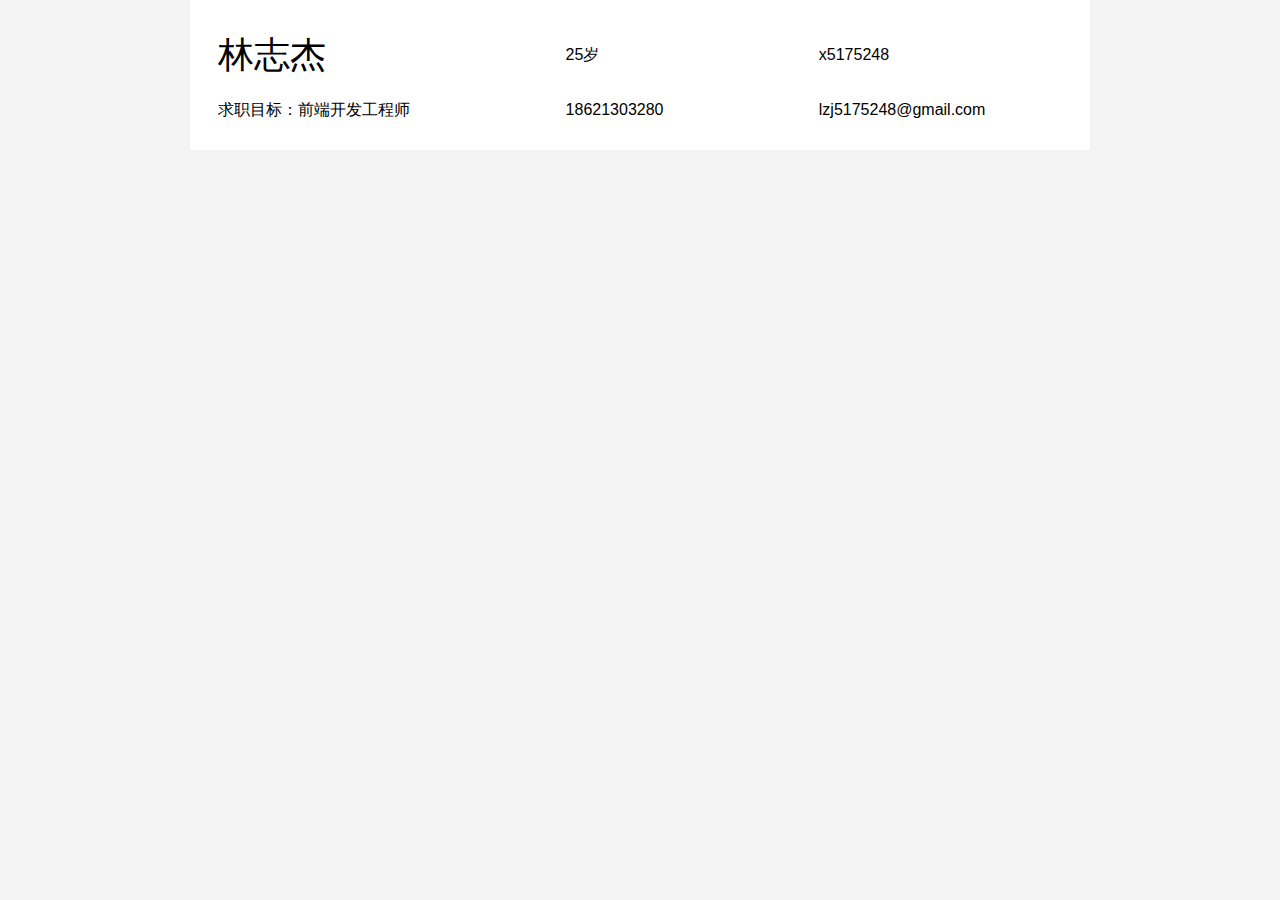
==== resume/index.html @ 48604123 "简历" ====
<!DOCTYPE html>
<html lang="en">

<head>
  <meta charset="UTF-8">
  <meta name="viewport" content="width=device-width, initial-scale=1.0">
  <meta http-equiv="X-UA-Compatible" content="ie=edge">
  <title>个人简历</title>
  <link rel="stylesheet" href="css/base.css">
  <link rel="stylesheet" href="css/index.css">
  <link rel="stylesheet" href="//at.alicdn.com/t/font_786120_w98ccgojhse.css">
</head>

<body>
  <div class="main wrap">
    <div class="dt rbox vcenter">
      <div class="name">
        <span>林志杰</span>
      </div>
      <div class="sage">
        <span><i class="iconfont icon-man"></i>25岁</span>
      </div>
      <div class="wei">
        <span><i class="iconfont icon-weixin"></i>x5175248</span>
      </div>
    </div>
    <div class="dt rbox vcenter">
        <div class="aim">
          <span>求职目标：前端开发工程师</span>
        </div>
        <div class="phone">
          <span><i class="iconfont icon-phone"></i>18621303280</span>
        </div>
        <div class="email">
          <span><i class="iconfont icon-youxiang"></i>lzj5175248@gmail.com</span>
        </div>
      </div>

  </div>
</body>

</html>
---- resume/css/base.css ----
* {
  padding: 0;
  box-sizing: border-box;
  -webkit-tap-highlight-color: transparent;
}
body {
  font-size: 16px;
  line-height: 1.5;
  font-family: Arial,'Microsoft YaHei','SimSun';
}
a {
  display: inline-block;
}
a:hover{
  color: #009cf3;
}
img{
  display: inline-block;
  vertical-align: top;
}

input,
select,
textarea {
  font-size: 100%
}

input[type="submit"],
input[type="reset"],
input[type="button"],
input {
  -webkit-appearance: none;
  resize: none;
}

table {
  border-collapse: collapse;
  border-spacing: 0;
}

img {
  border: 0;
}

em,
th {
  font-style: normal;
  font-weight: normal;
}

li {
  list-style: none;
}

th {
  text-align: left;
}

body,
h1,
h2,
h3,
h4,
p,
form {
  margin: 0;
  font-size: 100%;
  font-weight: normal;
}

ul,dl,dd {
  margin: 0;
  padding: 0;
}

q:before,
q:after {
  content: '';
}

a {
  text-decoration: none;
  color: inherit;
}

.clearfix:after {
  content: "";
  display: block;
  visibility: hidden;
  height: 0;
  clear: both;
}

.clearfix {
  zoom: 1;
}

.fl {
  float: left;
}

.fr {
  float: right;
}
.rbox {
  display: -webkit-box;
  display: -ms-flexbox;
  display: flex;
  -webkit-box-orient: horizontal;
  -webkit-box-direction: normal;
  -ms-flex-flow: row;
  flex-flow: row;
}

.cbox {
  display: -webkit-box;
  display: -ms-flexbox;
  display: flex;
  -webkit-box-orient: vertical;
  -webkit-box-direction: normal;
  -ms-flex-flow: column;
  flex-flow: column;
}

.vcenter {
  -webkit-box-align: center;
  -ms-flex-align: center;
  align-items: center;
}
.baseline{
  -webkit-box-align: baseline;
  -ms-flex-align: baseline;
  align-items: baseline;
}

.pcenter {
  -webkit-box-pack: center;
  -ms-flex-pack: center;
  justify-content: center;
}

.space-between {
  -webkit-box-pack: justify;
  -ms-flex-pack: justify;
  justify-content: space-between;
}
.flex-start{
  -webkit-box-pack: start;
      -ms-flex-pack: start;
          justify-content: flex-start;
}
.wrap {
  -ms-flex-wrap: wrap;
  flex-wrap: wrap;
}
.mt5 {
  margin-top: 0.05rem;
}
.mt10 {
  margin-top: 0.1rem;
}
.mt20 {
  margin-top: 0.2rem;
}
.mt30 {
  margin-top: 0.3rem;
}
.nbb{
  border-bottom: 0 !important;
}
.h100{
  height: 100%;
}
.line1,.line2{
  display: -webkit-box;
  -webkit-box-orient: vertical;
  overflow: hidden;
}
.line1{
  -webkit-line-clamp: 1;
}
.line2{
  -webkit-line-clamp: 2;
}
.text-center{
  text-align: center;
}
.mshow{
  display: none !important;
}

::-webkit-scrollbar {
  width:10px;
}
::-webkit-scrollbar-track{
  background:#fff;
  border-radius:10px;
  -webkit-border-radius:10px;
  -moz-border-radius:10px;
  -ms-border-radius:10px;
  -o-border-radius:10px;
}
::-webkit-scrollbar-track-piece {
  background: #fff;
  border-radius:10px;
}
::-webkit-scrollbar-thumb{
  background-color: rgba(0, 0, 0, .5);
  border-radius: 10px;
  border: 2px solid #ffffff;
}
::-webkit-scrollbar-corner {
  background:transparent;
}
::-webkit-scrollbar-resizer  {
  background:transparent;
}
@media screen and (max-width: 480px){
  .mhidden{
      display: none !important;
  }
  .mshow{
      display: block !important;
  }
}
---- resume/css/index.css ----
body{
  background-color: #f3f3f3;
}
.main{
  background-color: #fff;
}
.wrap{
  width: 900px;
  margin: 0 auto;
  padding: 20px;
}
.dt{
  padding: 8px;
}
.dt>div{
  width: 30%;
}
.dt>div:first-child{
  width: 40%;
}
.dt>div i.iconfont{
  margin-right: 10px;
}
.name span{
  font-size: 36px;
  font-weight: 500;
}
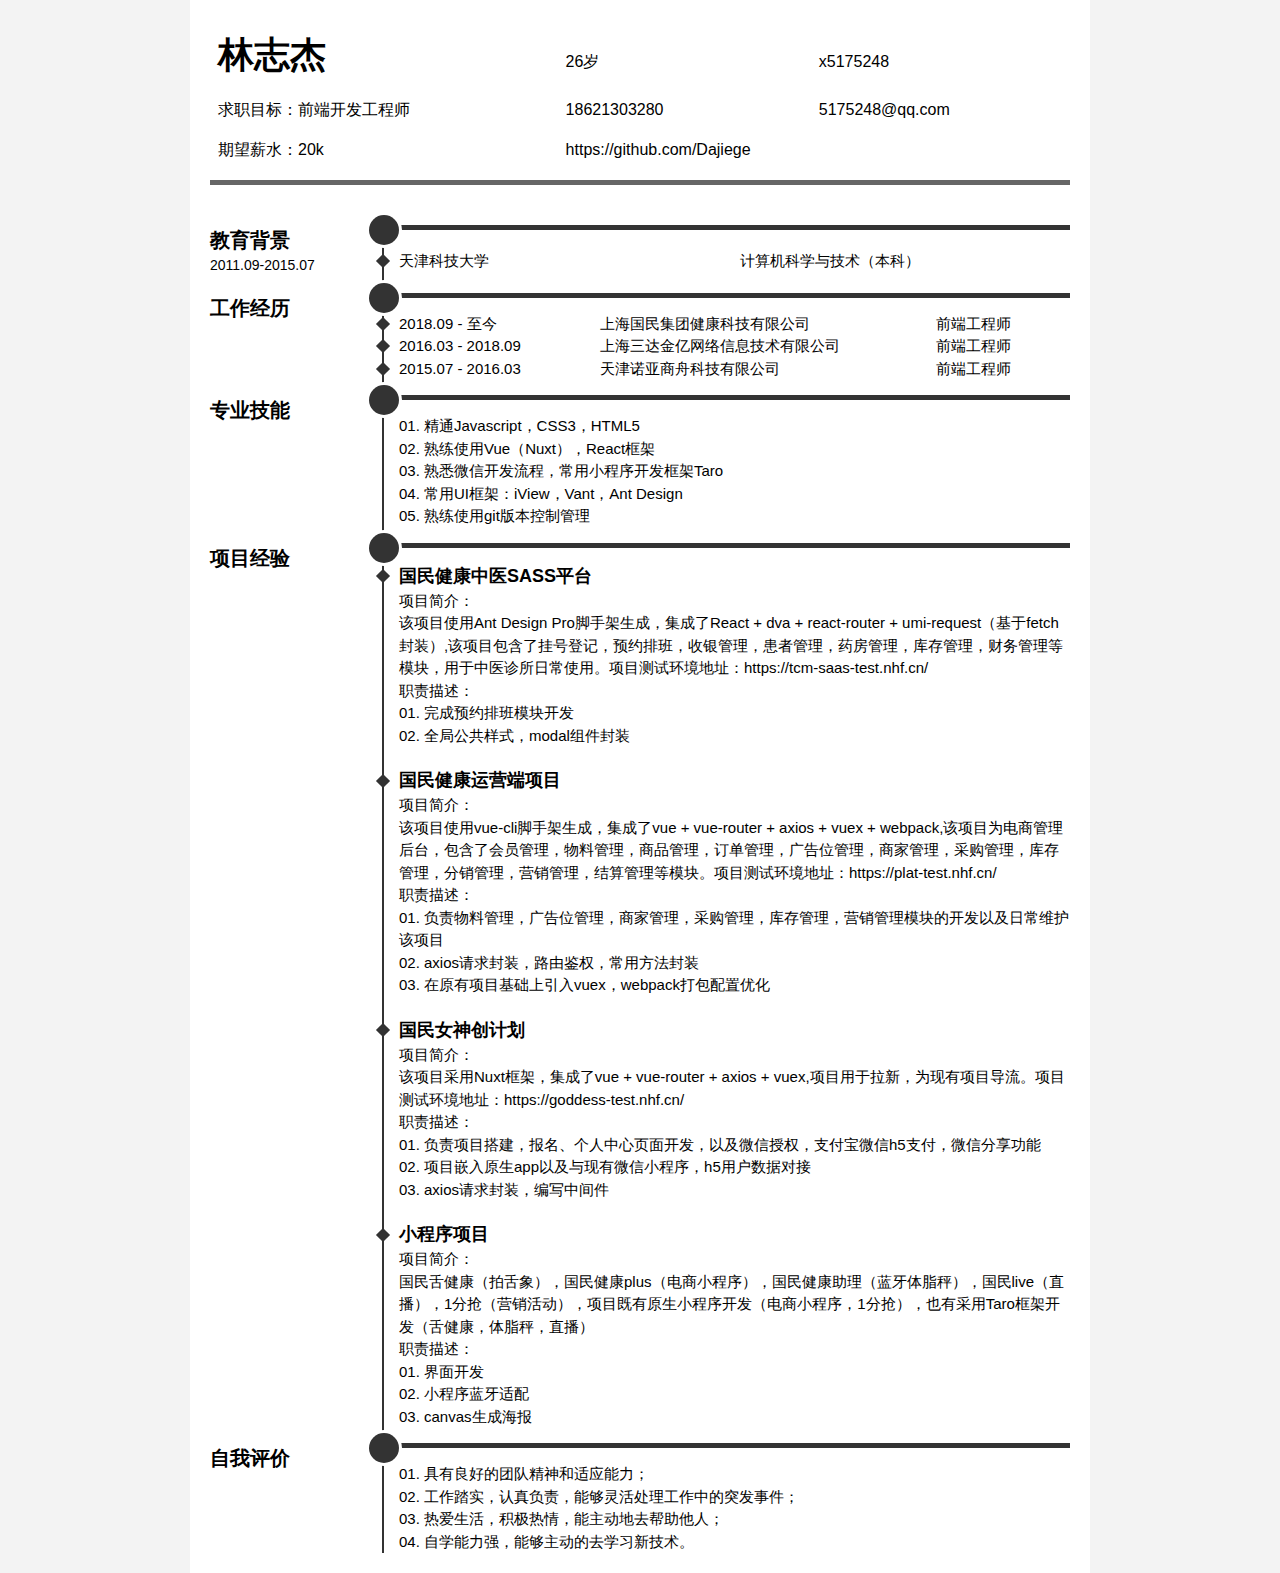
==== commit 0ee8da7c: "简历更新" ====
--- a/resume/index.html
+++ b/resume/index.html
@@ -6,36 +6,180 @@
   <meta name="viewport" content="width=device-width, initial-scale=1.0">
   <meta http-equiv="X-UA-Compatible" content="ie=edge">
   <title>个人简历</title>
-  <link rel="stylesheet" href="css/base.css">
-  <link rel="stylesheet" href="css/index.css">
-  <link rel="stylesheet" href="//at.alicdn.com/t/font_786120_w98ccgojhse.css">
+  <link rel="stylesheet" href="./css/base.css">
+  <link rel="stylesheet" href="./css/index.css">
+  <link rel="stylesheet" href="//at.alicdn.com/t/font_786120_gl0rim8r94e.css">
 </head>
 
 <body>
   <div class="main wrap">
-    <div class="dt rbox vcenter">
-      <div class="name">
-        <span>林志杰</span>
+    <div class="top-info border-bottom">
+      <div class="dt rbox baseline">
+        <div class="name">
+          <span>林志杰</span>
+        </div>
+        <div class="sage">
+          <span>
+            <i class="iconfont icon-man"></i>26岁</span>
+        </div>
+        <div class="wei">
+          <span>
+            <i class="iconfont icon-weixin"></i>x5175248</span>
+        </div>
       </div>
-      <div class="sage">
-        <span><i class="iconfont icon-man"></i>25岁</span>
-      </div>
-      <div class="wei">
-        <span><i class="iconfont icon-weixin"></i>x5175248</span>
-      </div>
-    </div>
-    <div class="dt rbox vcenter">
+      <div class="dt rbox baseline">
         <div class="aim">
           <span>求职目标：前端开发工程师</span>
         </div>
         <div class="phone">
-          <span><i class="iconfont icon-phone"></i>18621303280</span>
+          <span>
+            <i class="iconfont icon-phone"></i>18621303280</span>
         </div>
         <div class="email">
-          <span><i class="iconfont icon-youxiang"></i>lzj5175248@gmail.com</span>
+          <span>
+            <i class="iconfont icon-youxiang"></i>5175248@qq.com</span>
         </div>
       </div>
+      <div class="dt rbox baseline">
+          <div class="aim">
+            <span>期望薪水：20k</span>
+          </div>
+          <div class="phone">
+            <span>
+              <i class="iconfont icon-GitHub"></i><a href="https://github.com/Dajiege<">https://github.com/Dajiege</a></span>
+          </div>
+        </div>
+    </div>
+    <div class="main-info">
+      <section class="edu-info">
+        <div class="left-menu">
+          <h3>教育背景</h3>
+          <p class="time">2011.09-2015.07</p>
+        </div>
+        <div class="right-cont">
+          <i class="iconfont icon-jiaoyujingli"></i>
+          <div class="edu-cont list-square rbox vcenter space-between">
+            <p>天津科技大学</p>
+            <p>计算机科学与技术（本科）</p>
+          </div>
+        </div>
+      </section>
+      <section class="edu-info">
+        <div class="left-menu">
+          <h3>工作经历</h3>
+          <p class="time"></p>
+        </div>
+        <div class="right-cont">
+          <i class="iconfont icon-gongzuojingli"></i>
+          <div class="work-cont list-square rbox vcenter space-between">
+            <p>2018.09 - 至今</p>
+            <p>上海国民集团健康科技有限公司</p>
+            <p>前端工程师</p>
+          </div>
+          <div class="work-cont list-square rbox vcenter space-between">
+            <p>2016.03 - 2018.09</p>
+            <p>上海三达金亿网络信息技术有限公司</p>
+            <p>前端工程师</p>
+          </div>
+          <div class="work-cont list-square rbox vcenter space-between">
+            <p>2015.07 - 2016.03</p>
+            <p>天津诺亚商舟科技有限公司</p>
+            <p>前端工程师</p>
+          </div>
+        </div>
+      </section>
+      <section class="skill-info">
+        <div class="left-menu">
+          <h3>专业技能</h3>
+        </div>
+        <div class="right-cont">
+          <i class="iconfont icon-jineng"></i>
+          <div class="skill-cont">
+            <ol class="skill-list">
+              <li>精通Javascript，CSS3，HTML5</li>
+              <li>熟练使用Vue（Nuxt），React框架</li>
+              <li>熟悉微信开发流程，常用小程序开发框架Taro</li>
+              <li>常用UI框架：iView，Vant，Ant Design</li>
+              <li>熟练使用git版本控制管理</li>
+            </ol>
+          </div>
+        </div>
+      </section>
+      <section class="expre-info">
+        <div class="left-menu">
+          <h3>项目经验</h3>
+        </div>
+        <div class="right-cont">
+          <i class="iconfont icon-xiangmujingli"></i>
+          <div class="expre-cont ">
+            <div class="pro-item">
+              <p class="pro-tit list-square rbox vcenter">国民健康中医SASS平台</p>
+              <p>项目简介：</p>
+              <p>该项目使用Ant Design Pro脚手架生成，集成了React + dva + react-router + umi-request（基于fetch封装）,该项目包含了挂号登记，预约排班，收银管理，患者管理，药房管理，库存管理，财务管理等模块，用于中医诊所日常使用。项目测试环境地址：<a href="https://tcm-saas-test.nhf.cn/" target="_blank">https://tcm-saas-test.nhf.cn/</a></p>
+              <p>职责描述：</p>
+              <ol>
+                <li>完成预约排班模块开发</li>
+                <li>全局公共样式，modal组件封装</li>
+              </ol>
+            </div>
+            <div class="pro-item">
+              <p class="pro-tit list-square rbox vcenter">国民健康运营端项目</p>
+              <p>项目简介：</p>
+              <p>该项目使用vue-cli脚手架生成，集成了vue + vue-router + axios + vuex + webpack,该项目为电商管理后台，包含了会员管理，物料管理，商品管理，订单管理，广告位管理，商家管理，采购管理，库存管理，分销管理，营销管理，结算管理等模块。项目测试环境地址：<a href="https://plat-test.nhf.cn/" target="_blank">https://plat-test.nhf.cn/</a></p>
+              <p>职责描述：</p>
+              <ol>
+                <li>负责物料管理，广告位管理，商家管理，采购管理，库存管理，营销管理模块的开发以及日常维护该项目</li>
+                <li>axios请求封装，路由鉴权，常用方法封装</li>
+                <li>在原有项目基础上引入vuex，webpack打包配置优化</li>
+              </ol>
+            </div>
+            <div class="pro-item">
+              <p class="pro-tit list-square rbox vcenter">国民女神创计划</p>
+              <p>项目简介：</p>
+              <p>该项目采用Nuxt框架，集成了vue + vue-router + axios + vuex,项目用于拉新，为现有项目导流。项目测试环境地址：<a href="https://goddess-test.nhf.cn/" target="_blank">https://goddess-test.nhf.cn/</a></p>
+              <p>职责描述：</p>
+              <ol>
+                <li>负责项目搭建，报名、个人中心页面开发，以及微信授权，支付宝微信h5支付，微信分享功能</li>
+                <li>项目嵌入原生app以及与现有微信小程序，h5用户数据对接</li>
+                <li>axios请求封装，编写中间件</li>
+              </ol>
+            </div>
+            <div class="pro-item">
+              <p class="pro-tit list-square rbox vcenter">小程序项目</p>
+              <p>项目简介：</p>
+              <p>国民舌健康（拍舌象），国民健康plus（电商小程序），国民健康助理（蓝牙体脂秤），国民live（直播），1分抢（营销活动），项目既有原生小程序开发（电商小程序，1分抢），也有采用Taro框架开发（舌健康，体脂秤，直播）</p>
+              <p>职责描述：</p>
+              <ol>
+                <li>界面开发</li>
+                <li>小程序蓝牙适配</li>
+                <li>canvas生成海报</li>
+              </ol>
+            </div>
+          </div>
+        </div>
+      </section>
+      <section class="eval-info">
+        <div class="left-menu">
+          <h3>自我评价</h3>
+        </div>
+        <div class="right-cont">
+          <i class="iconfont icon-pingjia"></i>
+          <div class="evla-cont">
+            <ol class="evla-list">
+              <li>具有良好的团队精神和适应能力；
+              </li>
+              <li>工作踏实，认真负责，能够灵活处理工作中的突发事件；
+              </li>
+              <li>热爱生活，积极热情，能主动地去帮助他人；
+              </li>
+              <li>自学能力强，能够主动的去学习新技术。</li>
 
+            </ol>
+          </div>
+        </div>
+      </section>
+
+    </div>
   </div>
 </body>
 
--- a/resume/css/index.css
+++ b/resume/css/index.css
@@ -8,6 +8,9 @@
   width: 900px;
   margin: 0 auto;
   padding: 20px;
+}
+.top-info{
+  padding-bottom: 10px;
 }
 .dt{
   padding: 8px;
@@ -23,5 +26,96 @@
 }
 .name span{
   font-size: 36px;
-  font-weight: 500;
+  font-weight: 600;
+}
+.border-bottom{
+  border-bottom: 5px solid #666;
+}
+.main-info{
+  padding-top: 40px;
+}
+.main-info>section{
+  display: -webkit-box;
+  display: -ms-flexbox;
+  display: flex;
+  -webkit-box-orient: horizontal;
+  -webkit-box-direction: normal;
+  -ms-flex-flow: row;
+  flex-flow: row;
+}
+.main-info .left-menu{
+  width: 20%;
+}
+.main-info .left-menu h3{
+  font-size: 20px;
+  font-weight: 600;
+}
+.main-info .left-menu .time{
+  font-size: 14px;
+}
+.main-info .right-cont{
+  position: relative;
+  width: 80%;
+  padding-top: 15px;
+  padding-left: 15px;
+  padding-bottom: 15px;
+  font-size: 15px;
+  border-left: 2px solid #333;
+  border-top: 5px solid #333;
+}
+.main-info .right-cont i.iconfont{
+  position: absolute;
+  left: -15px;
+  top: -15px;
+  font-size:24px;
+  color: #fff;
+  width: 30px;
+  height: 30px;
+  text-align: center;
+  line-height: 30px;
+  background-color: #333;
+  border-radius: 15px;
+  box-shadow: 0 0 0 3px #fff;
+}
+.edu-cont{
+  padding: 5px 150px 5px 0;
+}
+.work-cont p:first-child{
+  width: 30%;
+}
+.work-cont p:nth-child(2){
+  width: 50%;
+}
+.work-cont p:nth-child(3){
+  width: 20%;
+}
+.list-square::before{
+  content: "";
+  position: absolute;
+  left: -4px;
+  width: 6px;
+  height: 6px;
+  background-color: #333;
+  box-shadow: 0 0 0 2px #333;
+  transform: rotate(45deg);
+}
+.right-cont ol{
+  margin: 0;
+}
+.right-cont ol li{
+  list-style: decimal-leading-zero;
+  list-style-position: inside;
+}
+.eval-info .right-cont{
+  padding-bottom: 0;
+}
+.pro-item {
+  margin-bottom: 20px;
+}
+.pro-item:last-child{
+  margin-bottom: 0;
+}
+.pro-item .pro-tit {
+  font-size: 18px;
+  font-weight: 600;
 }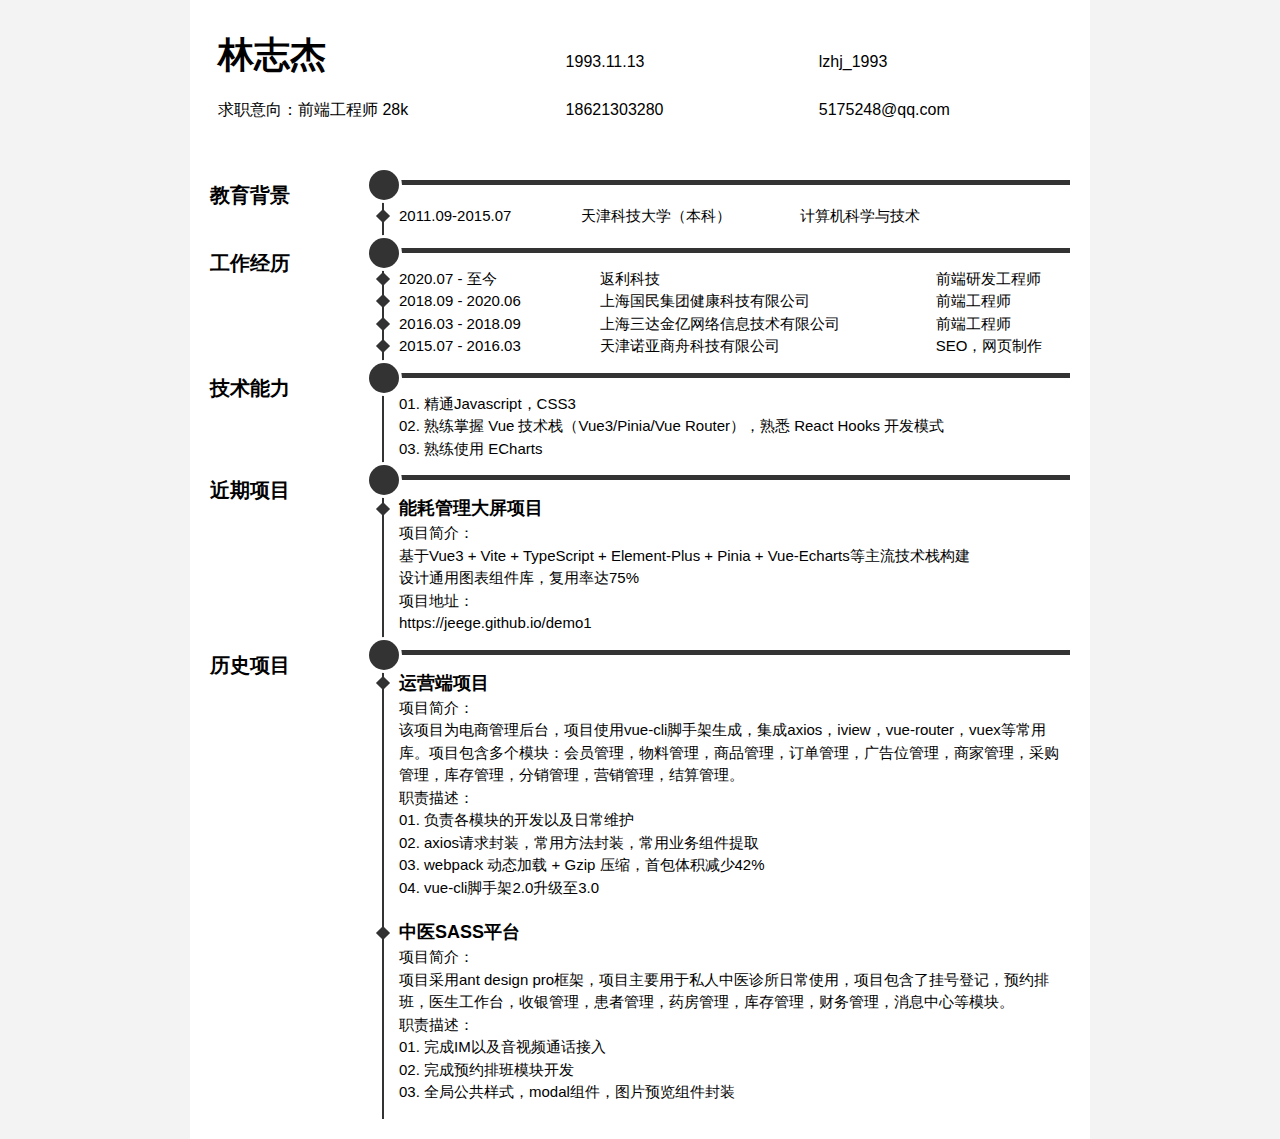
==== commit 5fad487f: "demo" ====
--- a/resume/index.html
+++ b/resume/index.html
@@ -8,28 +8,28 @@
   <title>个人简历</title>
   <link rel="stylesheet" href="./css/base.css">
   <link rel="stylesheet" href="./css/index.css">
-  <link rel="stylesheet" href="//at.alicdn.com/t/font_786120_gl0rim8r94e.css">
+  <link rel="stylesheet" href="//at.alicdn.com/t/font_786120_ne5sg5g7iz.css">
 </head>
 
 <body>
   <div class="main wrap">
-    <div class="top-info border-bottom">
+    <div class="top-info">
       <div class="dt rbox baseline">
         <div class="name">
           <span>林志杰</span>
         </div>
         <div class="sage">
           <span>
-            <i class="iconfont icon-man"></i>26岁</span>
+            <i class="iconfont icon-man"></i>1993.11.13</span>
         </div>
         <div class="wei">
           <span>
-            <i class="iconfont icon-weixin"></i>x5175248</span>
+            <i class="iconfont icon-wechat"></i>lzhj_1993</span>
         </div>
       </div>
       <div class="dt rbox baseline">
         <div class="aim">
-          <span>求职目标：前端开发工程师</span>
+          <span>求职意向：前端工程师 28k</span>
         </div>
         <div class="phone">
           <span>
@@ -37,30 +37,21 @@
         </div>
         <div class="email">
           <span>
-            <i class="iconfont icon-youxiang"></i>5175248@qq.com</span>
+            <i class="iconfont icon-mail"></i>5175248@qq.com</span>
         </div>
       </div>
-      <div class="dt rbox baseline">
-          <div class="aim">
-            <span>期望薪水：20k</span>
-          </div>
-          <div class="phone">
-            <span>
-              <i class="iconfont icon-GitHub"></i><a href="https://github.com/Dajiege<">https://github.com/Dajiege</a></span>
-          </div>
-        </div>
     </div>
     <div class="main-info">
       <section class="edu-info">
         <div class="left-menu">
           <h3>教育背景</h3>
-          <p class="time">2011.09-2015.07</p>
         </div>
         <div class="right-cont">
           <i class="iconfont icon-jiaoyujingli"></i>
           <div class="edu-cont list-square rbox vcenter space-between">
-            <p>天津科技大学</p>
-            <p>计算机科学与技术（本科）</p>
+            <p>2011.09-2015.07</p>
+            <p>天津科技大学（本科）</p>
+            <p>计算机科学与技术</p>
           </div>
         </div>
       </section>
@@ -72,7 +63,12 @@
         <div class="right-cont">
           <i class="iconfont icon-gongzuojingli"></i>
           <div class="work-cont list-square rbox vcenter space-between">
-            <p>2018.09 - 至今</p>
+            <p>2020.07 - 至今</p>
+            <p>返利科技</p>
+            <p>前端研发工程师</p>
+          </div>
+          <div class="work-cont list-square rbox vcenter space-between">
+            <p>2018.09 - 2020.06</p>
             <p>上海国民集团健康科技有限公司</p>
             <p>前端工程师</p>
           </div>
@@ -84,98 +80,72 @@
           <div class="work-cont list-square rbox vcenter space-between">
             <p>2015.07 - 2016.03</p>
             <p>天津诺亚商舟科技有限公司</p>
-            <p>前端工程师</p>
+            <p>SEO，网页制作</p>
           </div>
         </div>
       </section>
       <section class="skill-info">
         <div class="left-menu">
-          <h3>专业技能</h3>
+          <h3>技术能力</h3>
         </div>
         <div class="right-cont">
           <i class="iconfont icon-jineng"></i>
           <div class="skill-cont">
             <ol class="skill-list">
-              <li>精通Javascript，CSS3，HTML5</li>
-              <li>熟练使用Vue（Nuxt），React框架</li>
-              <li>熟悉微信开发流程，常用小程序开发框架Taro</li>
-              <li>常用UI框架：iView，Vant，Ant Design</li>
-              <li>熟练使用git版本控制管理</li>
+              <li>精通Javascript，CSS3</li>
+              <li>熟练掌握 Vue 技术栈（Vue3/Pinia/Vue Router），熟悉 React Hooks 开发模式</li>
+              <li>熟练使用 ECharts</li>
             </ol>
           </div>
         </div>
       </section>
       <section class="expre-info">
         <div class="left-menu">
-          <h3>项目经验</h3>
+          <h3>近期项目</h3>
         </div>
         <div class="right-cont">
           <i class="iconfont icon-xiangmujingli"></i>
           <div class="expre-cont ">
             <div class="pro-item">
-              <p class="pro-tit list-square rbox vcenter">国民健康中医SASS平台</p>
+              <p class="pro-tit list-square rbox vcenter">能耗管理大屏项目</p>
               <p>项目简介：</p>
-              <p>该项目使用Ant Design Pro脚手架生成，集成了React + dva + react-router + umi-request（基于fetch封装）,该项目包含了挂号登记，预约排班，收银管理，患者管理，药房管理，库存管理，财务管理等模块，用于中医诊所日常使用。项目测试环境地址：<a href="https://tcm-saas-test.nhf.cn/" target="_blank">https://tcm-saas-test.nhf.cn/</a></p>
+              <p>基于Vue3 + Vite + TypeScript + Element-Plus + Pinia + Vue-Echarts等主流技术栈构建</p>
+              <p>设计通用图表组件库，复用率达75%</p>
+              <p>项目地址：</p>
+              <p><a href="https://jeege.github.io/demo1" target="_blank">https://jeege.github.io/demo1</a></p>
+            </div>
+        </div>
+      </section>
+      <section class="expre-info">
+        <div class="left-menu">
+          <h3>历史项目</h3>
+        </div>
+        <div class="right-cont">
+          <i class="iconfont icon-xiangmujingli"></i>
+          <div class="expre-cont ">
+            <div class="pro-item">
+              <p class="pro-tit list-square rbox vcenter">运营端项目</p>
+              <p>项目简介：</p>
+              <p>该项目为电商管理后台，项目使用vue-cli脚手架生成，集成axios，iview，vue-router，vuex等常用库。项目包含多个模块：会员管理，物料管理，商品管理，订单管理，广告位管理，商家管理，采购管理，库存管理，分销管理，营销管理，结算管理。</p>
               <p>职责描述：</p>
               <ol>
-                <li>完成预约排班模块开发</li>
-                <li>全局公共样式，modal组件封装</li>
+                <li>负责各模块的开发以及日常维护</li>
+                <li>axios请求封装，常用方法封装，常用业务组件提取</li>
+                <li>webpack 动态加载 + Gzip 压缩，首包体积减少42%</li>
+                <li>vue-cli脚手架2.0升级至3.0</li>
               </ol>
             </div>
             <div class="pro-item">
-              <p class="pro-tit list-square rbox vcenter">国民健康运营端项目</p>
+              <p class="pro-tit list-square rbox vcenter">中医SASS平台</p>
               <p>项目简介：</p>
-              <p>该项目使用vue-cli脚手架生成，集成了vue + vue-router + axios + vuex + webpack,该项目为电商管理后台，包含了会员管理，物料管理，商品管理，订单管理，广告位管理，商家管理，采购管理，库存管理，分销管理，营销管理，结算管理等模块。项目测试环境地址：<a href="https://plat-test.nhf.cn/" target="_blank">https://plat-test.nhf.cn/</a></p>
+              <p>项目采用ant design pro框架，项目主要用于私人中医诊所日常使用，项目包含了挂号登记，预约排班，医生工作台，收银管理，患者管理，药房管理，库存管理，财务管理，消息中心等模块。</p>
               <p>职责描述：</p>
               <ol>
-                <li>负责物料管理，广告位管理，商家管理，采购管理，库存管理，营销管理模块的开发以及日常维护该项目</li>
-                <li>axios请求封装，路由鉴权，常用方法封装</li>
-                <li>在原有项目基础上引入vuex，webpack打包配置优化</li>
+                <li>完成IM以及音视频通话接入</li>
+                <li>完成预约排班模块开发</li>
+                <li>全局公共样式，modal组件，图片预览组件封装</li>
               </ol>
             </div>
-            <div class="pro-item">
-              <p class="pro-tit list-square rbox vcenter">国民女神创计划</p>
-              <p>项目简介：</p>
-              <p>该项目采用Nuxt框架，集成了vue + vue-router + axios + vuex,项目用于拉新，为现有项目导流。项目测试环境地址：<a href="https://goddess-test.nhf.cn/" target="_blank">https://goddess-test.nhf.cn/</a></p>
-              <p>职责描述：</p>
-              <ol>
-                <li>负责项目搭建，报名、个人中心页面开发，以及微信授权，支付宝微信h5支付，微信分享功能</li>
-                <li>项目嵌入原生app以及与现有微信小程序，h5用户数据对接</li>
-                <li>axios请求封装，编写中间件</li>
-              </ol>
-            </div>
-            <div class="pro-item">
-              <p class="pro-tit list-square rbox vcenter">小程序项目</p>
-              <p>项目简介：</p>
-              <p>国民舌健康（拍舌象），国民健康plus（电商小程序），国民健康助理（蓝牙体脂秤），国民live（直播），1分抢（营销活动），项目既有原生小程序开发（电商小程序，1分抢），也有采用Taro框架开发（舌健康，体脂秤，直播）</p>
-              <p>职责描述：</p>
-              <ol>
-                <li>界面开发</li>
-                <li>小程序蓝牙适配</li>
-                <li>canvas生成海报</li>
-              </ol>
-            </div>
-          </div>
-        </div>
-      </section>
-      <section class="eval-info">
-        <div class="left-menu">
-          <h3>自我评价</h3>
-        </div>
-        <div class="right-cont">
-          <i class="iconfont icon-pingjia"></i>
-          <div class="evla-cont">
-            <ol class="evla-list">
-              <li>具有良好的团队精神和适应能力；
-              </li>
-              <li>工作踏实，认真负责，能够灵活处理工作中的突发事件；
-              </li>
-              <li>热爱生活，积极热情，能主动地去帮助他人；
-              </li>
-              <li>自学能力强，能够主动的去学习新技术。</li>
-
-            </ol>
-          </div>
         </div>
       </section>
 
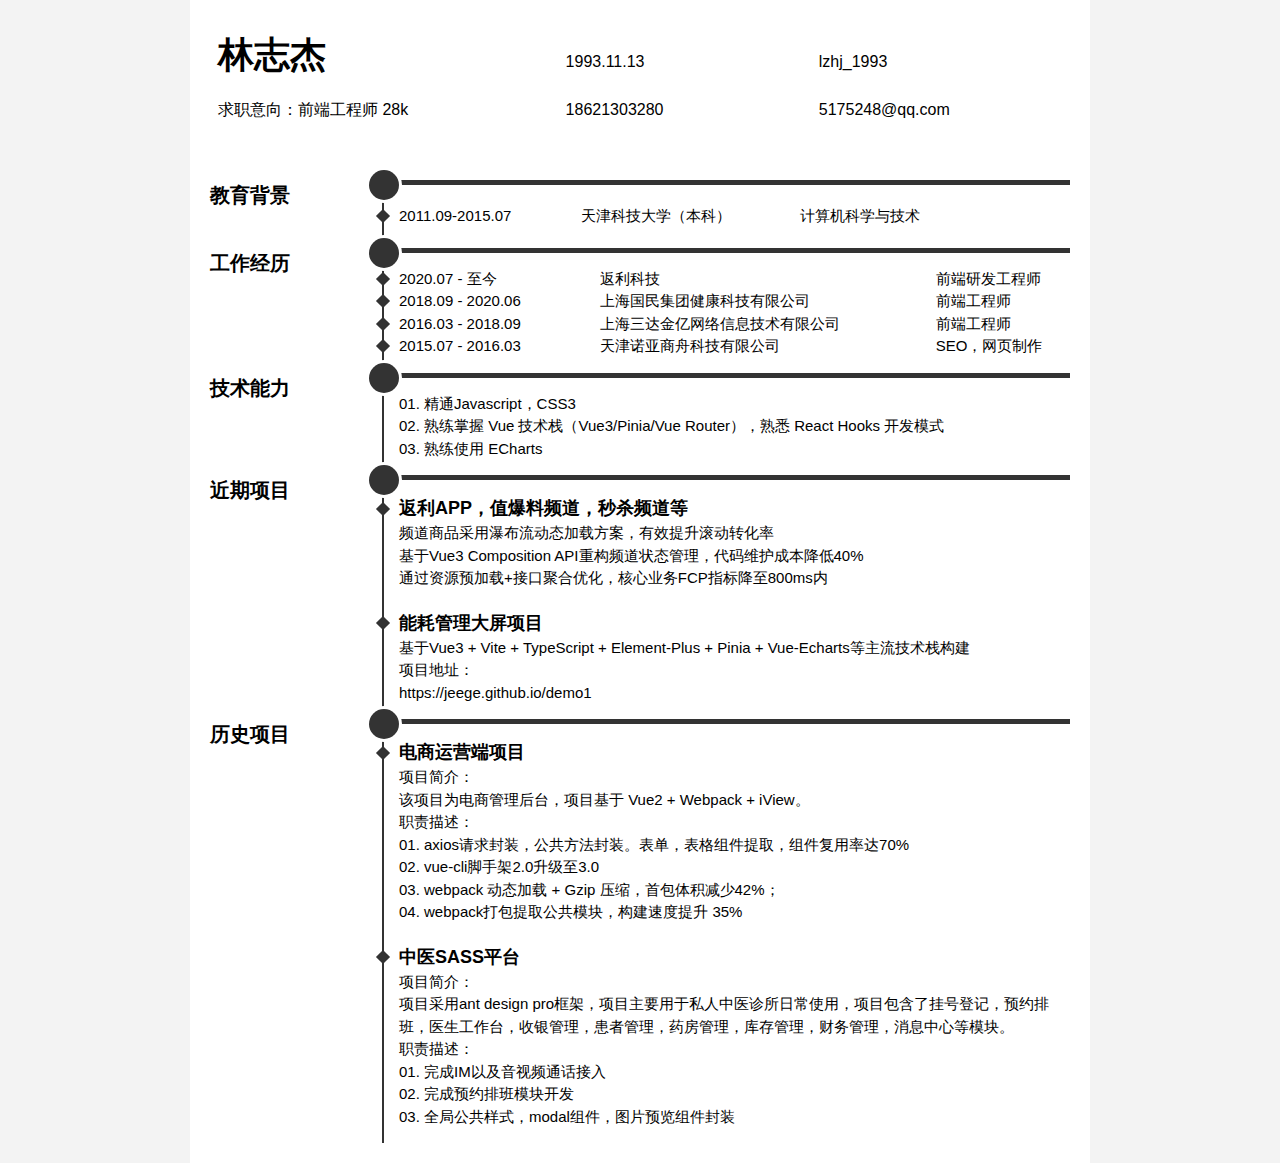
==== commit d1d99ea1: "demo" ====
--- a/resume/index.html
+++ b/resume/index.html
@@ -107,10 +107,14 @@
           <i class="iconfont icon-xiangmujingli"></i>
           <div class="expre-cont ">
             <div class="pro-item">
+              <p class="pro-tit list-square rbox vcenter">返利APP，值爆料频道，秒杀频道等</p>
+              <p>频道商品采用瀑布流动态加载方案，有效提升滚动转化率</p>
+              <p>基于Vue3 Composition API重构频道状态管理，代码维护成本降低40%</p>
+              <p>通过资源预加载+接口聚合优化，核心业务FCP指标降至800ms内</p>
+            </div>
+            <div class="pro-item">
               <p class="pro-tit list-square rbox vcenter">能耗管理大屏项目</p>
-              <p>项目简介：</p>
               <p>基于Vue3 + Vite + TypeScript + Element-Plus + Pinia + Vue-Echarts等主流技术栈构建</p>
-              <p>设计通用图表组件库，复用率达75%</p>
               <p>项目地址：</p>
               <p><a href="https://jeege.github.io/demo1" target="_blank">https://jeege.github.io/demo1</a></p>
             </div>
@@ -124,15 +128,15 @@
           <i class="iconfont icon-xiangmujingli"></i>
           <div class="expre-cont ">
             <div class="pro-item">
-              <p class="pro-tit list-square rbox vcenter">运营端项目</p>
+              <p class="pro-tit list-square rbox vcenter">电商运营端项目</p>
               <p>项目简介：</p>
-              <p>该项目为电商管理后台，项目使用vue-cli脚手架生成，集成axios，iview，vue-router，vuex等常用库。项目包含多个模块：会员管理，物料管理，商品管理，订单管理，广告位管理，商家管理，采购管理，库存管理，分销管理，营销管理，结算管理。</p>
+              <p>该项目为电商管理后台，项目基于 Vue2 + Webpack + iView。</p>
               <p>职责描述：</p>
               <ol>
-                <li>负责各模块的开发以及日常维护</li>
-                <li>axios请求封装，常用方法封装，常用业务组件提取</li>
-                <li>webpack 动态加载 + Gzip 压缩，首包体积减少42%</li>
+                <li>axios请求封装，公共方法封装。表单，表格组件提取，组件复用率达70%</li>
                 <li>vue-cli脚手架2.0升级至3.0</li>
+                <li>webpack 动态加载 + Gzip 压缩，首包体积减少42%；</li>
+                <li>webpack打包提取公共模块，构建速度提升 35%</li>
               </ol>
             </div>
             <div class="pro-item">
